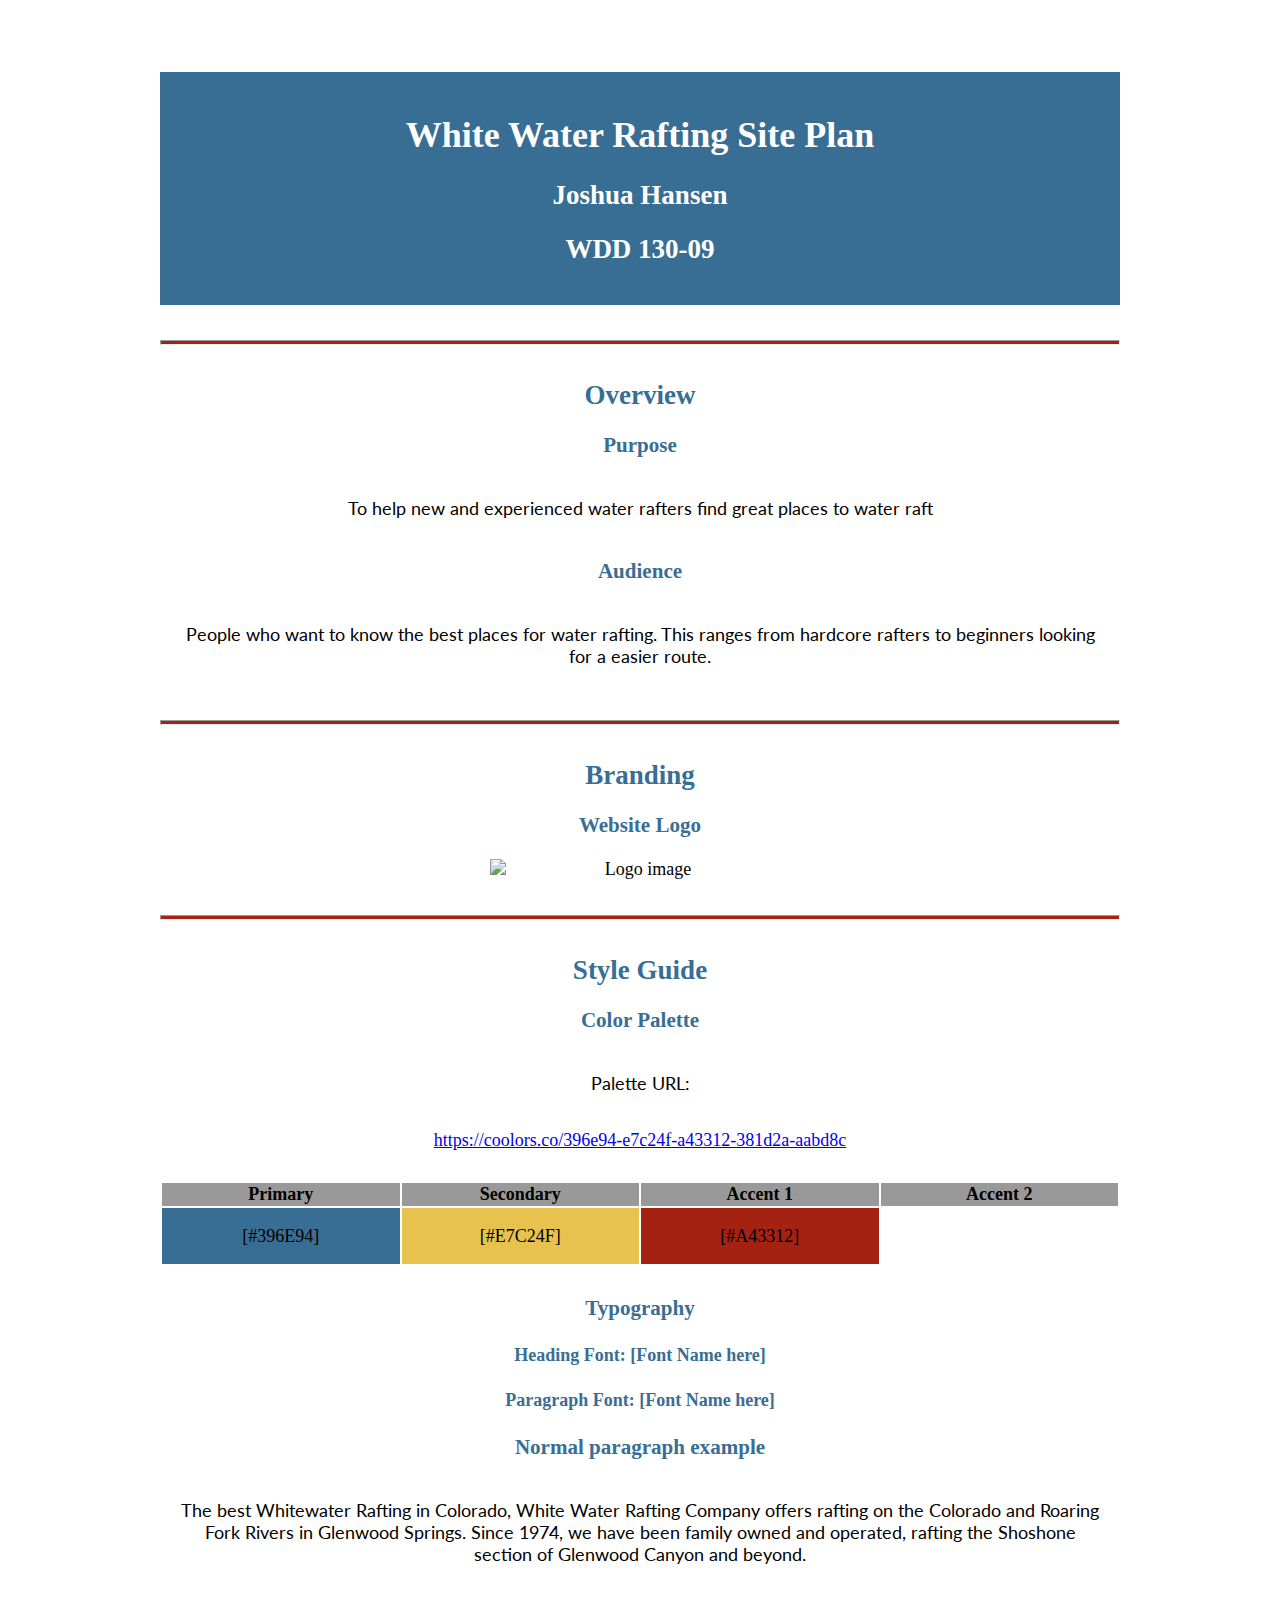
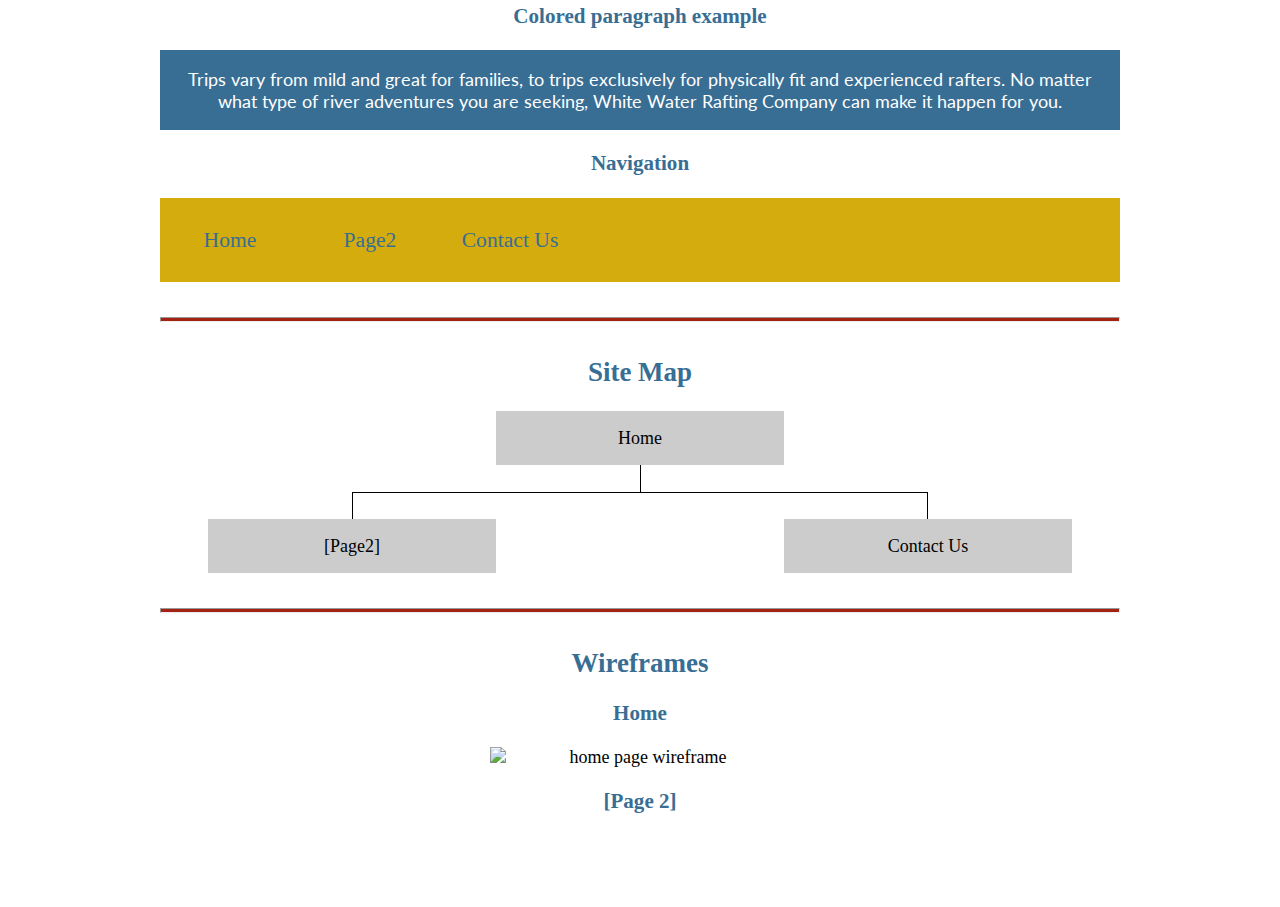
==== wwr/site-plan-rafting.html @ 76328a52 "started on week 2 wwr site" ====
<!DOCTYPE html>
<html lang="en-us">

<head>
  <meta charset="utf-8" />
  <title>Site Plan</title>
  <link type="text/css" rel="stylesheet" href="styles/styles.css" />
</head>

<body>
  <header>
    <h1>White Water Rafting Site Plan</h1>
    <h2>Joshua Hansen</h2>
    <h2>WDD 130-09</h2>
    <!-- In the header above, add the name of your site, your name and class number. For example if you are in section 3 you would put WDD 130-03 -->
  </header>
  <main>
    <!-- ------------------------Steps 2-5------------------------------ -->
    <hr />
    <h2>Overview</h2>
    <h3>Purpose</h3>
    <p>To help new and experienced water rafters find great places to water raft</p>
    <!-- change this -->

    <h3>Audience</h3>
    <p>People who want to know the best places for water rafting.
        This ranges from hardcore rafters to beginners looking for a easier route.
    </p>
    <!-- change this -->

    <hr />
    <h2>Branding</h2>
    <h3>Website Logo</h3>
    <!-- Replace this with some sort of logo for your site.  A logo can be as simple as the name of your site in a nice font :) -->
    <img src="https://byui-wdd.github.io/wdd130/rafting_images/dryoarlogo.png" alt="Logo image" />
    <hr />
    <h2>Style Guide</h2>

    <!-- ------------------------Steps 6-9------------------------------ -->

    <h3>Color Palette</h3>
    <!--  The colors you choose for a website are one of the most important decisions you will make. Follow the instructions on the activity in Canvas then return and replace the color codes below with the hex color codes (the 6 digit numbers that show at the bottom of each color) for the colors you have chosen below.  You should have at least 2 colors but do not have to fill in all 4 if you do not need them.  -->

    <!-- Copy and paste the URL to your finished palette below. Replace the href value that is there with yours. Make sure to paste it into both the href value and the content text of the <a> tag -->
    <p>Palette URL:</p>
    <a href="https://coolors.co/396e94-e7c24f-a43312-381d2a-aabd8c"
      target="_blank">https://coolors.co/396e94-e7c24f-a43312-381d2a-aabd8c</a>

    <table class="colors">
      <tr>
        <th>Primary</th>
        <th>Secondary</th>
        <th>Accent 1</th>
        <th>Accent 2</th>
      </tr>
      <!-- Replace the numbers in the boxes below with your hex color codes. Then switch to the site-plan.css file and change your colors there as well. -->
      <tr>
        <td class="primary">[#396E94]</td>
        <td class="secondary">[#E7C24F]</td>
        <td class="accent1">[#A43312]</td>
        <td class="accent2"></td>
      </tr>
    </table>

    <!-- ------------------------Steps 10-12------------------------------ -->

    <h3>Typography</h3>
    <!-- Choose a font for your paragraphs (body copy) and headlines. What font(s) have you chosen? Think also about which of your colors above you might use for background and font colors. -->

    <h4>
      Heading Font: [Font Name here]
      <!-- change this -->
    </h4>
    <h4>
      Paragraph Font: [Font Name here]
      <!-- change this -->
    </h4>
    <h3>Normal paragraph example</h3>
    <p>
      The best Whitewater Rafting in Colorado, White Water Rafting Company
      offers rafting on the Colorado and Roaring Fork Rivers in Glenwood
      Springs. Since 1974, we have been family owned and operated, rafting the
      Shoshone section of Glenwood Canyon and beyond.
    </p>
    <h3>Colored paragraph example</h3>
    <p class="colored">
      Trips vary from mild and great for families, to trips exclusively for
      physically fit and experienced rafters. No matter what type of river
      adventures you are seeking, White Water Rafting Company can make it
      happen for you.
    </p>

    <!-- ------------------------Step 13------------------------------ -->

    <h3>Navigation</h3>
    <!-- Think about how you want your navigation bar to look. In the site-plan.css file change the colors to your colors to get the look you desire. -->
    <nav>
      <a href="#">Home</a>
      <a href="#">Page2</a>
      <a href="#">Contact Us</a>
    </nav>
    <hr />
    <h2>Site Map</h2>
    <div class="sitemap">
      <div class="sm-home">Home</div>
      <div class="sm-page2">
        [Page2]
        <!-- this page will have a name later -->
      </div>
      <div class="sm-page3">Contact Us</div>

      <div class="top">&nbsp;</div>
      <div class="left">&nbsp;</div>
      <div class="right">&nbsp;</div>
    </div>
    <hr />
    <h2>Wireframes</h2>
    <!-- Create an additional wireframe for your site. List it here below the Home page wireframe. -->

    <h3>Home</h3>

    <img src="https://byui-wdd.github.io/wdd130/rafting_images/wireframe_home.png" alt="home page wireframe" />

    <h3>[Page 2]</h3>

    <!-- <img src="#" alt="page 2 wireframe"> -->
  </main>
</body>

</html>
---- wwr/styles/styles.css ----
/* if you are using any Google fonts change the font names below to your fonts. 
Any spaces in your font name should be replaced with a +. 
Fonts are separated by a & */
@import url('https://fonts.googleapis.com/css2?family=IM+Fell+French+Canon&family=Lato:ital,wght@0,400;0,700;1,400&display=swap');

:root {
  /* change the values below to your colors from your palette */
  --primary-color: #396E94   ;
  --secondary-color: #E7C24F ;
  --accent1-color: #A42212;
  --accent2-color: white;

  /* change the values below to your chosen font(s) */
  --heading-font: "IM Fell French Canon";
  --paragraph-font: Lato, Helvetica, sans-serif;

  /* these colors below should be chosen from among your palette colors above */
  --headline-color-on-white: #396E94;  /* headlines on a white background */ 
  --headline-color-on-color: white; /* headlines on a colored background */ 
  --paragraph-color-on-white: #396E94; /* paragraph text on a white background */ 
  --paragraph-color-on-color: white; /* paragraph text on a colored background */ 
  --paragraph-background-color: #396E94  ;
  --nav-link-color: #396E94;
  --nav-background-color: #D4AC0D;
  --nav-hover-link-color: white;
  --nav-hover-background-color: #396E94;
}


/*  Look around below...but DON'T CHANGE ANYTHING! */

body {
  max-width: 960px;
  margin: 0 auto;
  padding: 4em;
  font-size: 18px;
  text-align: center;
}
img {
  display: block;
  margin: 0 auto;
  max-width: 300px;
}
h1, h2, h3, h4, h5, h6 {
  font-family: var(--heading-font);
  color: var(--headline-color-on-white);
}
h2 {
  text-align: center;
}
hr {
  height: 3px;
  margin: 35px 0;
  background: var(--accent1-color);
}
header {
  padding: 1em;
  text-align: center;
  color: var(--paragraph-color-on-color);
  background-color: var(--paragraph-background-color);
}
header > h1, header > h2 {
  color: var(--headline-color-on-color);
}
p {
  font-family: var(--paragraph-font);
  color: var(--paragraph-color);
  padding: 1em;
}
.colors {
  width: 100%;
  min-width: 350px;
  margin: 30px auto;
  text-align: center;
}
.colors th {
  background-color: #999;
}
.colors td{
  width: 25%;
  height: 3em;
}
.primary {
  background-color: var(--primary-color);
}
.secondary {
  background-color: var(--secondary-color);
}
.accent1 {
  background-color: var(--accent1-color);
}
.accent2{
  background-color: var(--accent2-color);
}
p.colored {
  background-color: var(--paragraph-background-color);
  color: var(--paragraph-color-on-color);
}
nav {
  background-color: var(--nav-background-color);
  line-height: 3em;
  text-align: center;
  font-size: 1.2em;
}
nav  {
  list-style-type: none;
  display: flex;
}
nav a {
  padding:1em;
  min-width: 120px;
  text-decoration: none;
  padding: 10px;
}
nav a:link, nav a:visited {
  color: var(--nav-link-color);
}
nav a:hover {
  color: var(--nav-hover-link-color);
  background-color: var(--nav-hover-background-color);
}
.sitemap {
  display: grid;
  justify-content: center;

  grid-template-columns: repeat(6, 15%);
  grid-template-rows: 3em 1.5em 1.5em 3em;
  grid-template-areas: ". . home home . ."
    ". . . top . ."
    ". left left right right ."
    "page2 page2 . . page3 page3";
}
.sitemap > div {
  text-align: center;
}
.sm-home {
  grid-area: home;
  background-color: #ccc;
  line-height: 3em;
}
.sm-page2 {
  grid-area: page2;
  background-color: #ccc;
  line-height: 3em;
}
.sm-page3 {
  grid-area: page3;
  background-color: #ccc;
  line-height: 3em;
}
.top {
  grid-area: top;
  border-left: 1px solid;
}
.left {
  grid-area: left;
  border-top: 1px solid;
  border-left: 1px solid;
}
.right {
  grid-area: right;
  border-top: 1px solid;
  border-right: 1px solid;
}
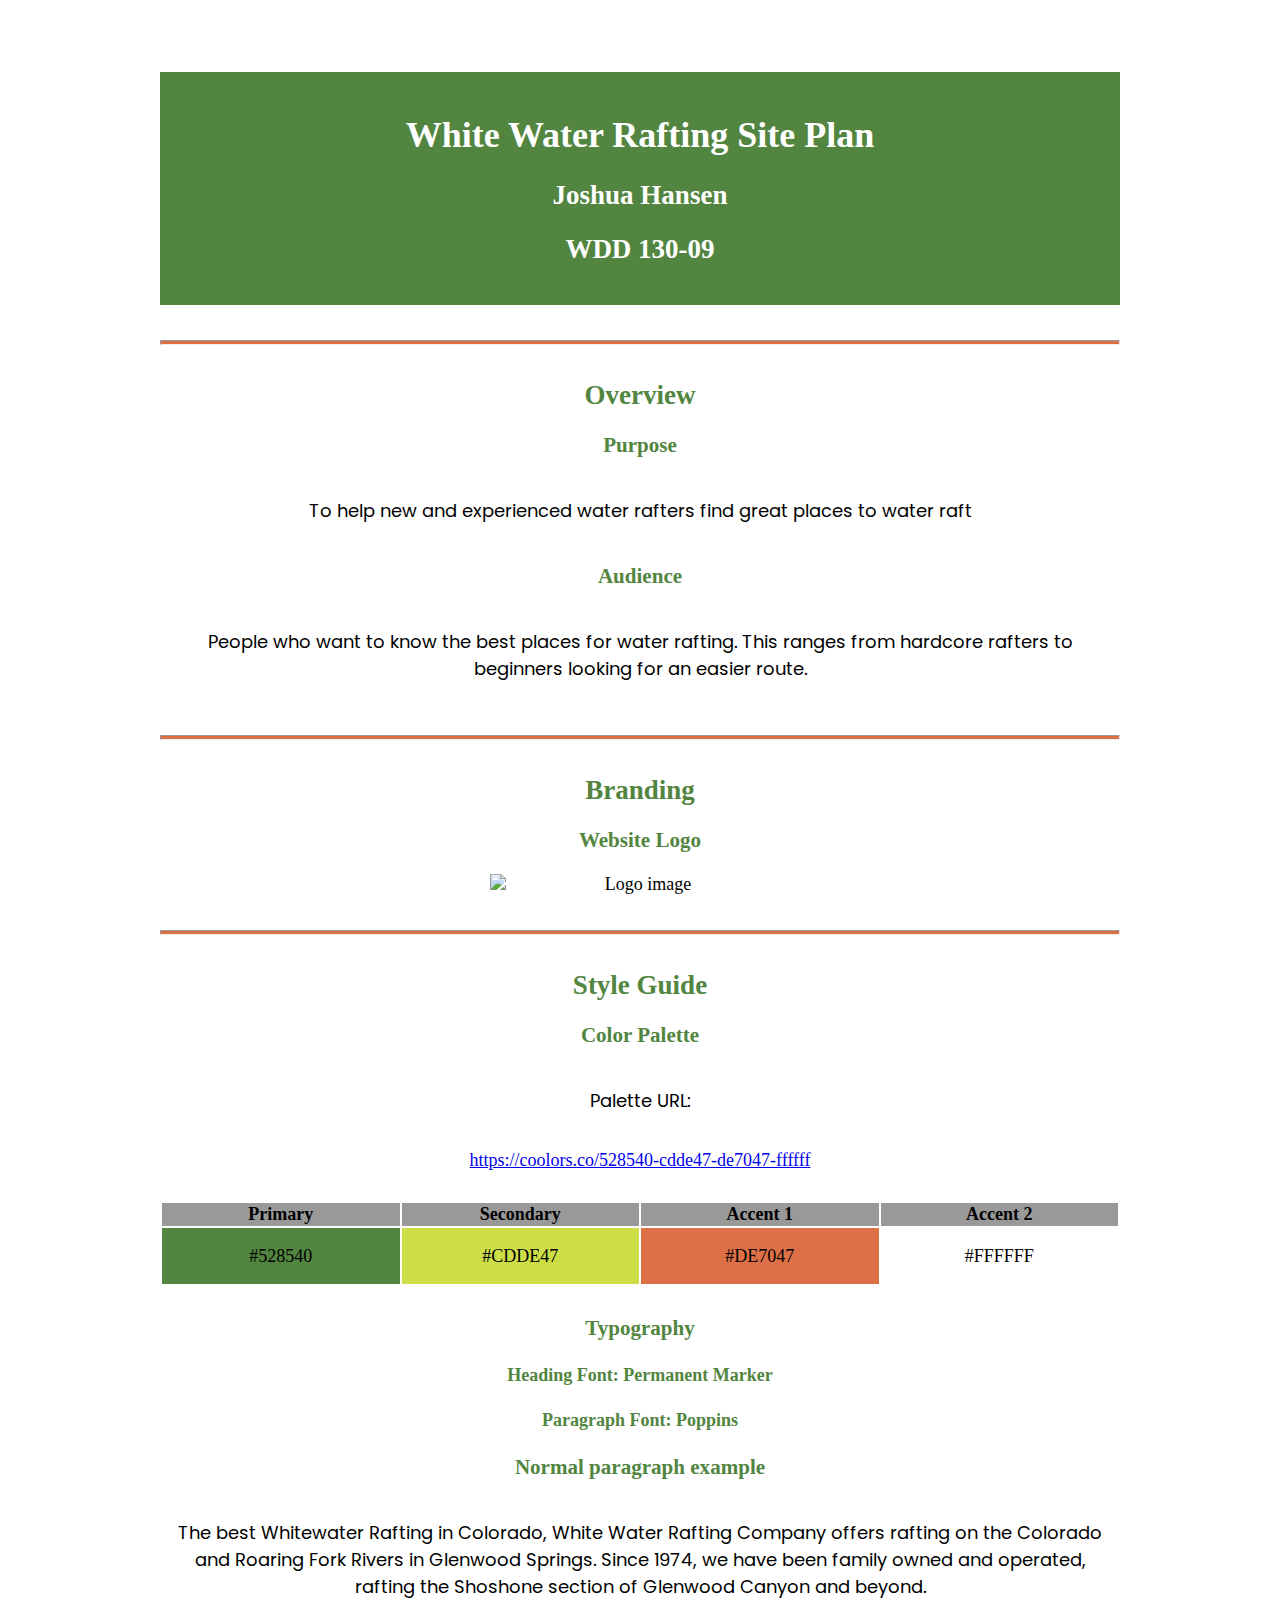
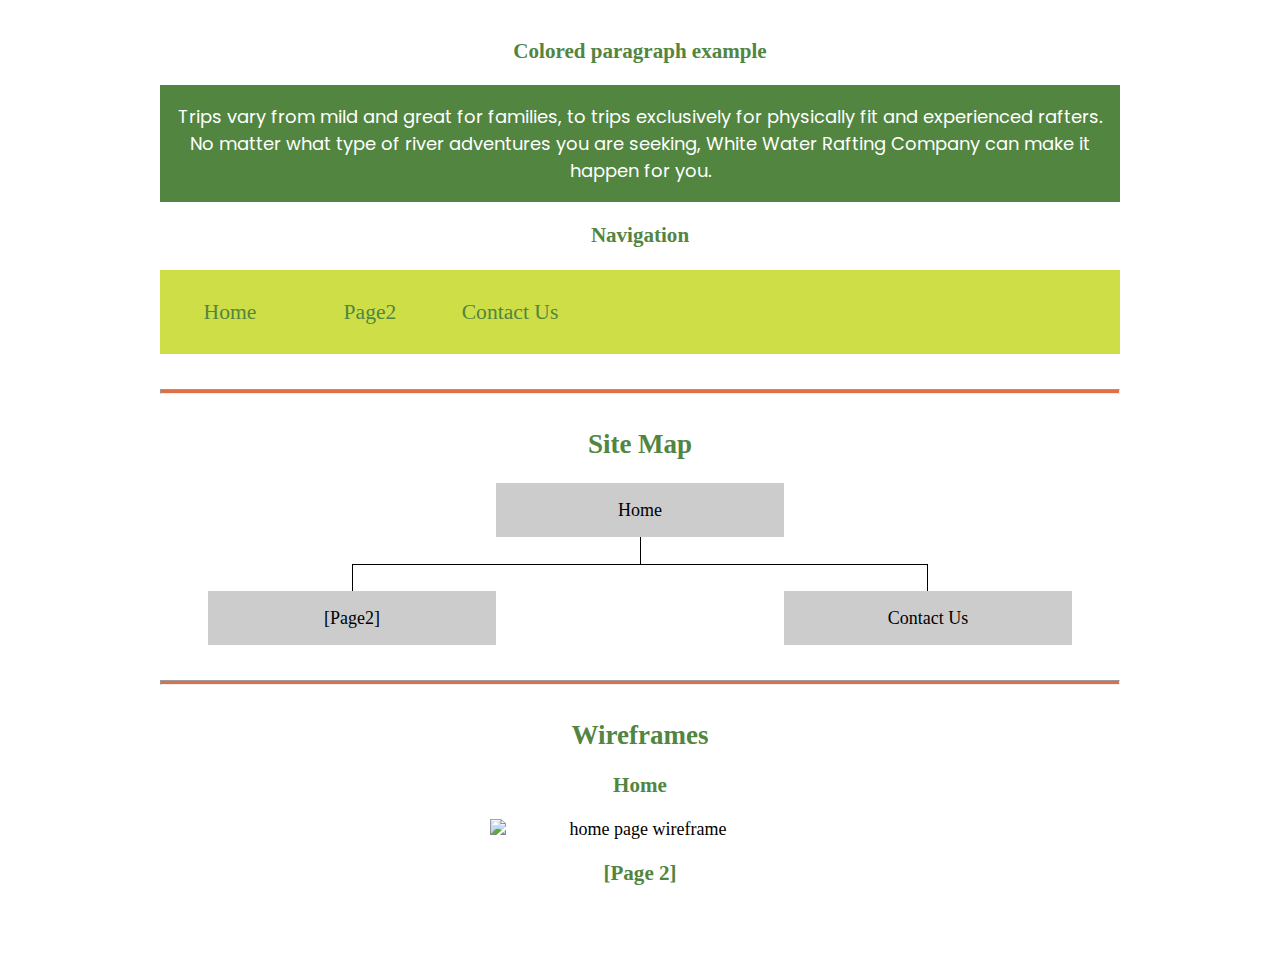
==== commit 47990751: "finished w2 assignment" ====
--- a/wwr/site-plan-rafting.html
+++ b/wwr/site-plan-rafting.html
@@ -25,7 +25,7 @@
 
     <h3>Audience</h3>
     <p>People who want to know the best places for water rafting.
-        This ranges from hardcore rafters to beginners looking for a easier route.
+        This ranges from hardcore rafters to beginners looking for an easier route.
     </p>
     <!-- change this -->
 
@@ -44,8 +44,8 @@
 
     <!-- Copy and paste the URL to your finished palette below. Replace the href value that is there with yours. Make sure to paste it into both the href value and the content text of the <a> tag -->
     <p>Palette URL:</p>
-    <a href="https://coolors.co/396e94-e7c24f-a43312-381d2a-aabd8c"
-      target="_blank">https://coolors.co/396e94-e7c24f-a43312-381d2a-aabd8c</a>
+    <a href="https://coolors.co/528540-cdde47-de7047-ffffff"
+      target="_blank">https://coolors.co/528540-cdde47-de7047-ffffff</a>
 
     <table class="colors">
       <tr>
@@ -56,10 +56,10 @@
       </tr>
       <!-- Replace the numbers in the boxes below with your hex color codes. Then switch to the site-plan.css file and change your colors there as well. -->
       <tr>
-        <td class="primary">[#396E94]</td>
-        <td class="secondary">[#E7C24F]</td>
-        <td class="accent1">[#A43312]</td>
-        <td class="accent2"></td>
+        <td class="primary">#528540</td>
+        <td class="secondary">#CDDE47</td>
+        <td class="accent1">#DE7047</td>
+        <td class="accent2">#FFFFFF</td>
       </tr>
     </table>
 
@@ -69,11 +69,11 @@
     <!-- Choose a font for your paragraphs (body copy) and headlines. What font(s) have you chosen? Think also about which of your colors above you might use for background and font colors. -->
 
     <h4>
-      Heading Font: [Font Name here]
+      Heading Font: Permanent Marker
       <!-- change this -->
     </h4>
     <h4>
-      Paragraph Font: [Font Name here]
+      Paragraph Font: Poppins
       <!-- change this -->
     </h4>
     <h3>Normal paragraph example</h3>
--- a/wwr/styles/styles.css
+++ b/wwr/styles/styles.css
@@ -2,29 +2,30 @@
 /* if you are using any Google fonts change the font names below to your fonts. 
 Any spaces in your font name should be replaced with a +. 
 Fonts are separated by a & */
-@import url('https://fonts.googleapis.com/css2?family=IM+Fell+French+Canon&family=Lato:ital,wght@0,400;0,700;1,400&display=swap');
+
+@import url('https://fonts.googleapis.com/css2?family=Permanent+Marker&family=Poppins:wght@200&display=swap');
 
 :root {
   /* change the values below to your colors from your palette */
-  --primary-color: #396E94   ;
-  --secondary-color: #E7C24F ;
-  --accent1-color: #A42212;
-  --accent2-color: white;
+  --primary-color: #528540;
+  --secondary-color: #CDDE47;
+  --accent1-color: #DE7047;
+  --accent2-color: #FFFFFF;
 
   /* change the values below to your chosen font(s) */
-  --heading-font: "IM Fell French Canon";
-  --paragraph-font: Lato, Helvetica, sans-serif;
+  --heading-font: 'Permanent Marker', cursive;
+  --paragraph-font: 'Poppins', sans-serif;
 
   /* these colors below should be chosen from among your palette colors above */
-  --headline-color-on-white: #396E94;  /* headlines on a white background */ 
+  --headline-color-on-white: #528540;  /* headlines on a white background */ 
   --headline-color-on-color: white; /* headlines on a colored background */ 
-  --paragraph-color-on-white: #396E94; /* paragraph text on a white background */ 
+  --paragraph-color-on-white: #528540; /* paragraph text on a white background */ 
   --paragraph-color-on-color: white; /* paragraph text on a colored background */ 
-  --paragraph-background-color: #396E94  ;
-  --nav-link-color: #396E94;
-  --nav-background-color: #D4AC0D;
+  --paragraph-background-color: #528540;
+  --nav-link-color: #528540;
+  --nav-background-color: #CDDE47;
   --nav-hover-link-color: white;
-  --nav-hover-background-color: #396E94;
+  --nav-hover-background-color: #528540;
 }
 
 
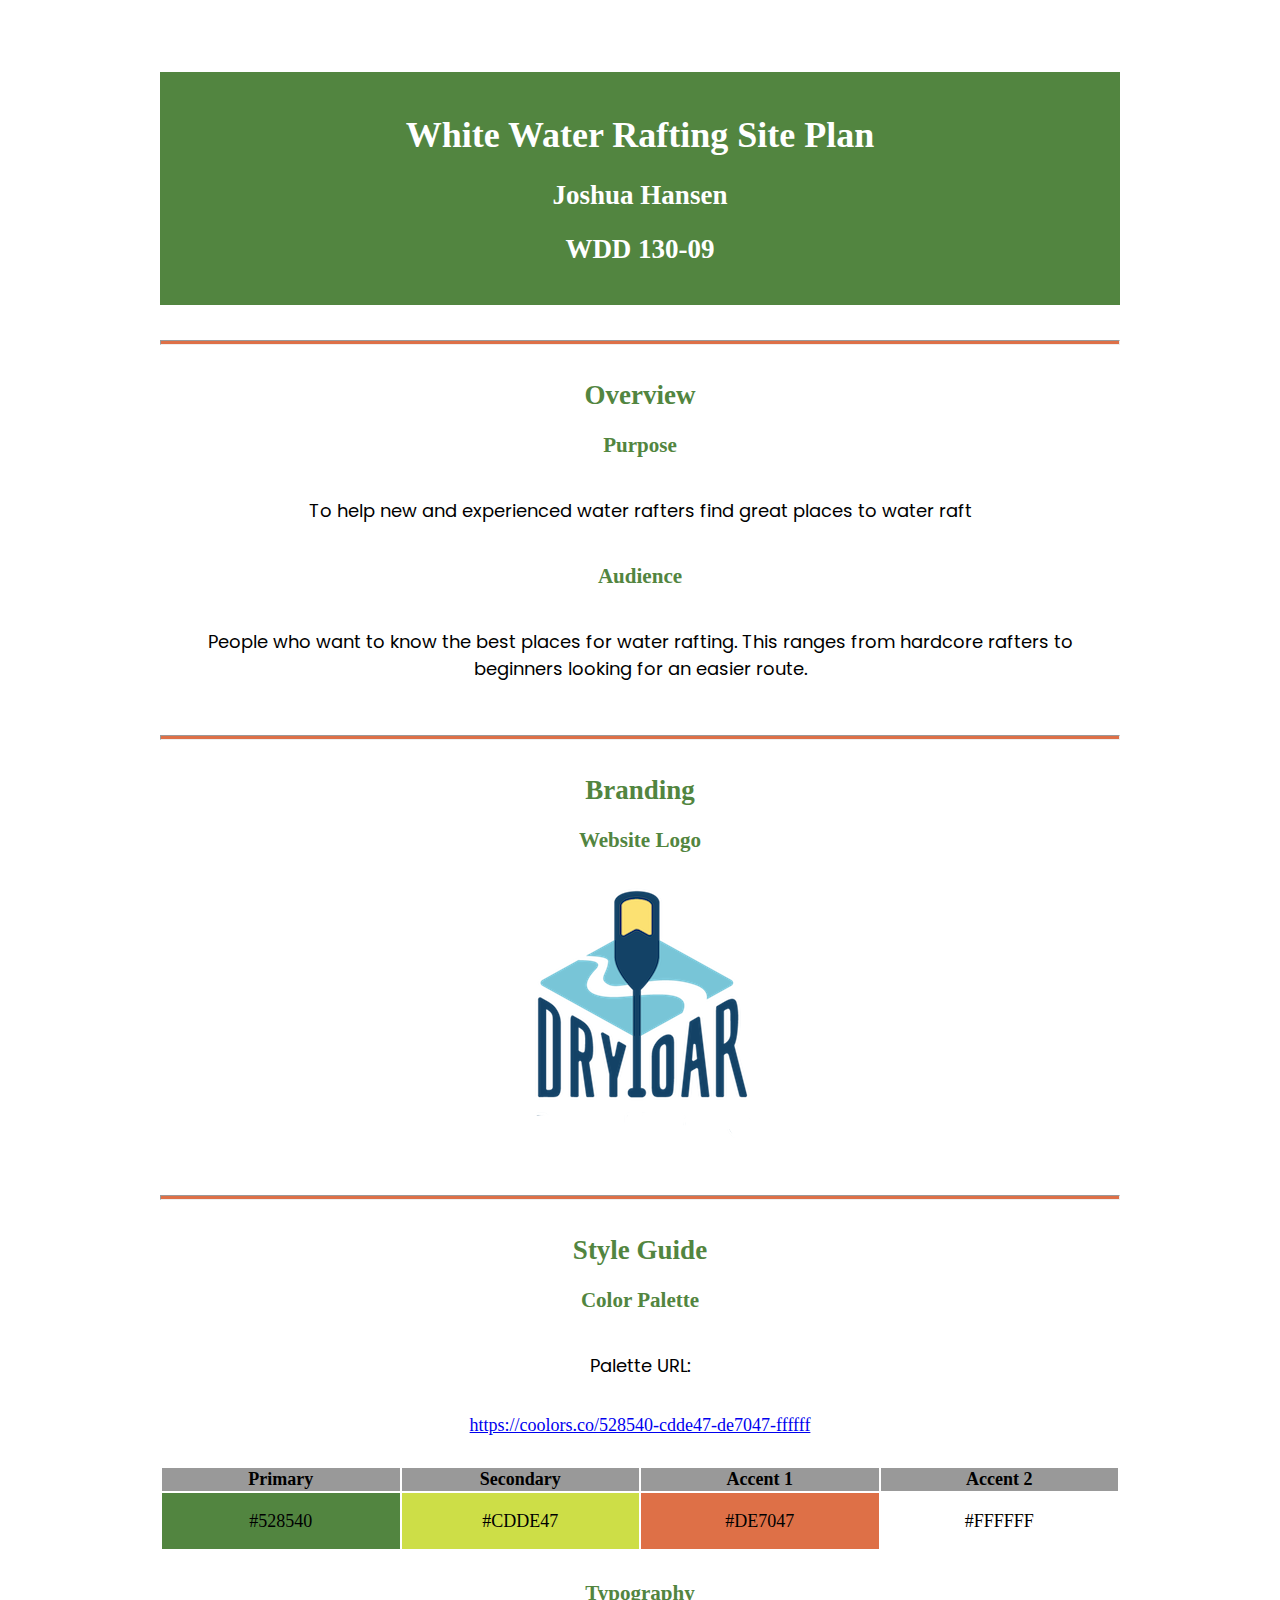
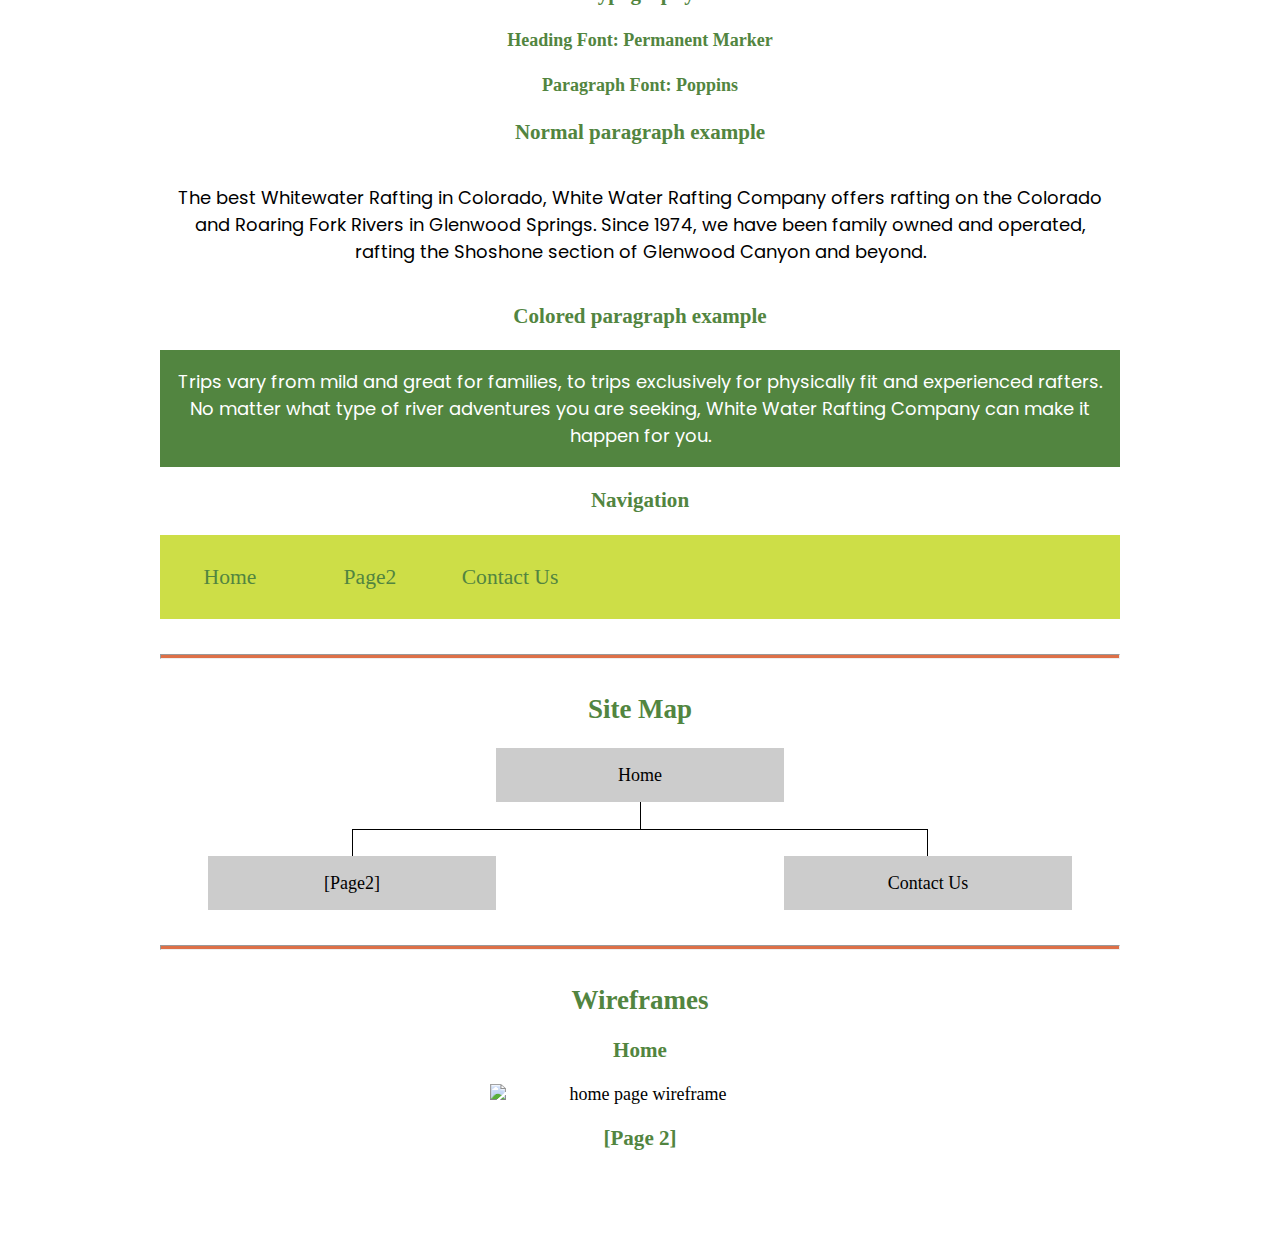
==== commit 90fa0eda: "working on week 3 assignment" ====
--- a/wwr/site-plan-rafting.html
+++ b/wwr/site-plan-rafting.html
@@ -33,7 +33,7 @@
     <h2>Branding</h2>
     <h3>Website Logo</h3>
     <!-- Replace this with some sort of logo for your site.  A logo can be as simple as the name of your site in a nice font :) -->
-    <img src="https://byui-wdd.github.io/wdd130/rafting_images/dryoarlogo.png" alt="Logo image" />
+    <img src="images/dryoarlogo.png" alt="Logo image" />
     <hr />
     <h2>Style Guide</h2>
 
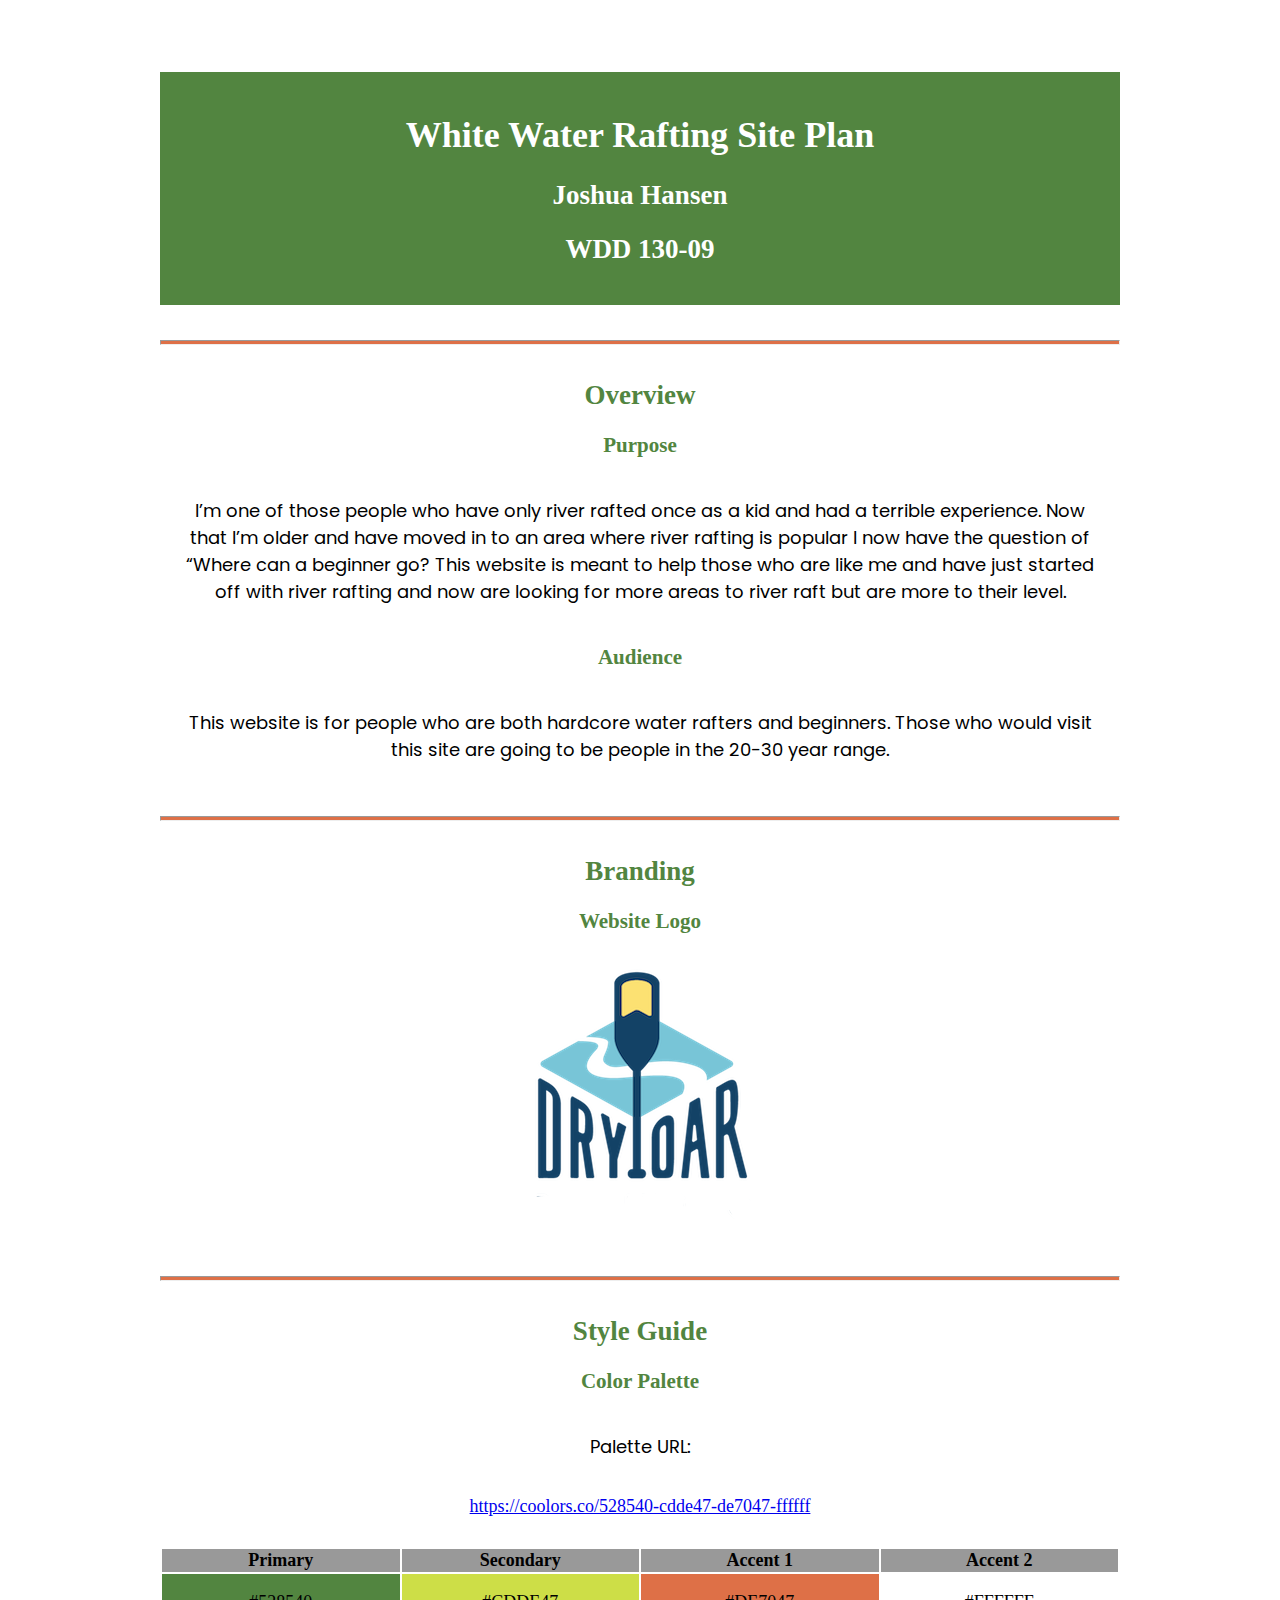
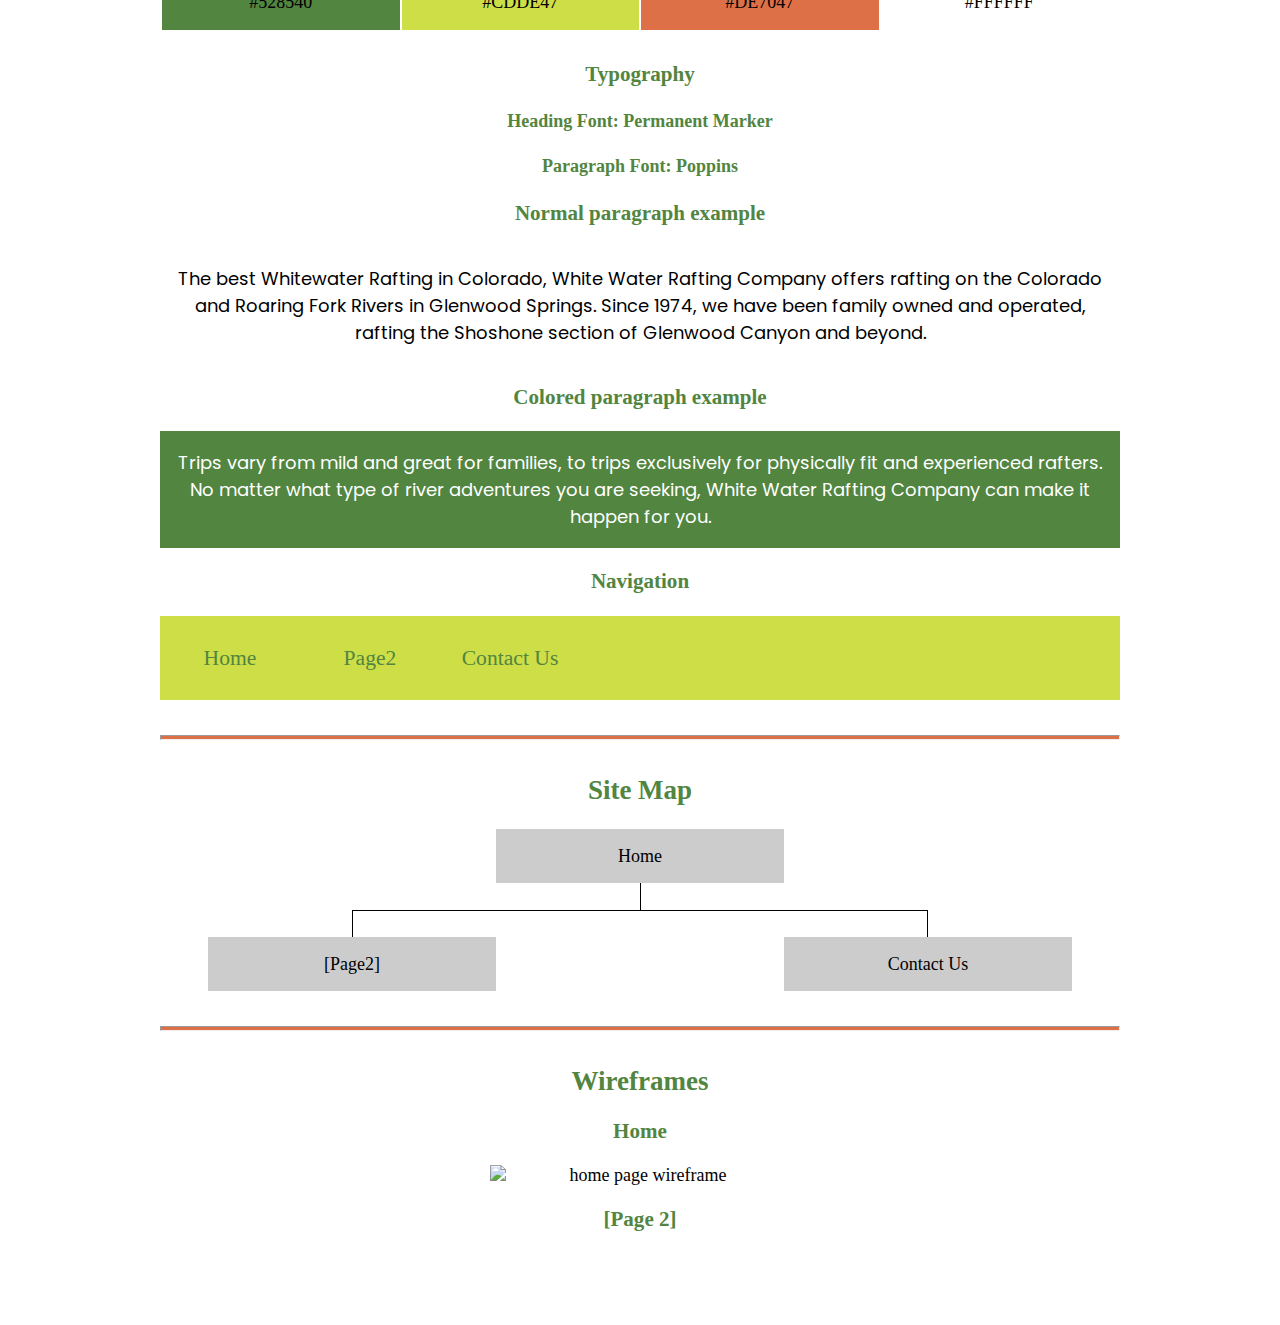
==== commit 20178e02: "added more words to purpose and audience" ====
--- a/wwr/site-plan-rafting.html
+++ b/wwr/site-plan-rafting.html
@@ -20,12 +20,15 @@
     <hr />
     <h2>Overview</h2>
     <h3>Purpose</h3>
-    <p>To help new and experienced water rafters find great places to water raft</p>
+    <p>I’m one of those people who have only river rafted once as a kid and had a terrible experience.
+      Now that I’m older and have moved in to an area where river rafting is popular I now have the question of “Where can a beginner go?
+      This website is meant to help those who are like me and have just started off with river rafting and now are
+      looking for more areas to river raft but are more to their level.</p>
     <!-- change this -->
 
     <h3>Audience</h3>
-    <p>People who want to know the best places for water rafting.
-        This ranges from hardcore rafters to beginners looking for an easier route.
+    <p>This website is for people who are both hardcore water rafters and beginners.
+      Those who would visit this site are going to be people in the 20-30 year range.
     </p>
     <!-- change this -->
 
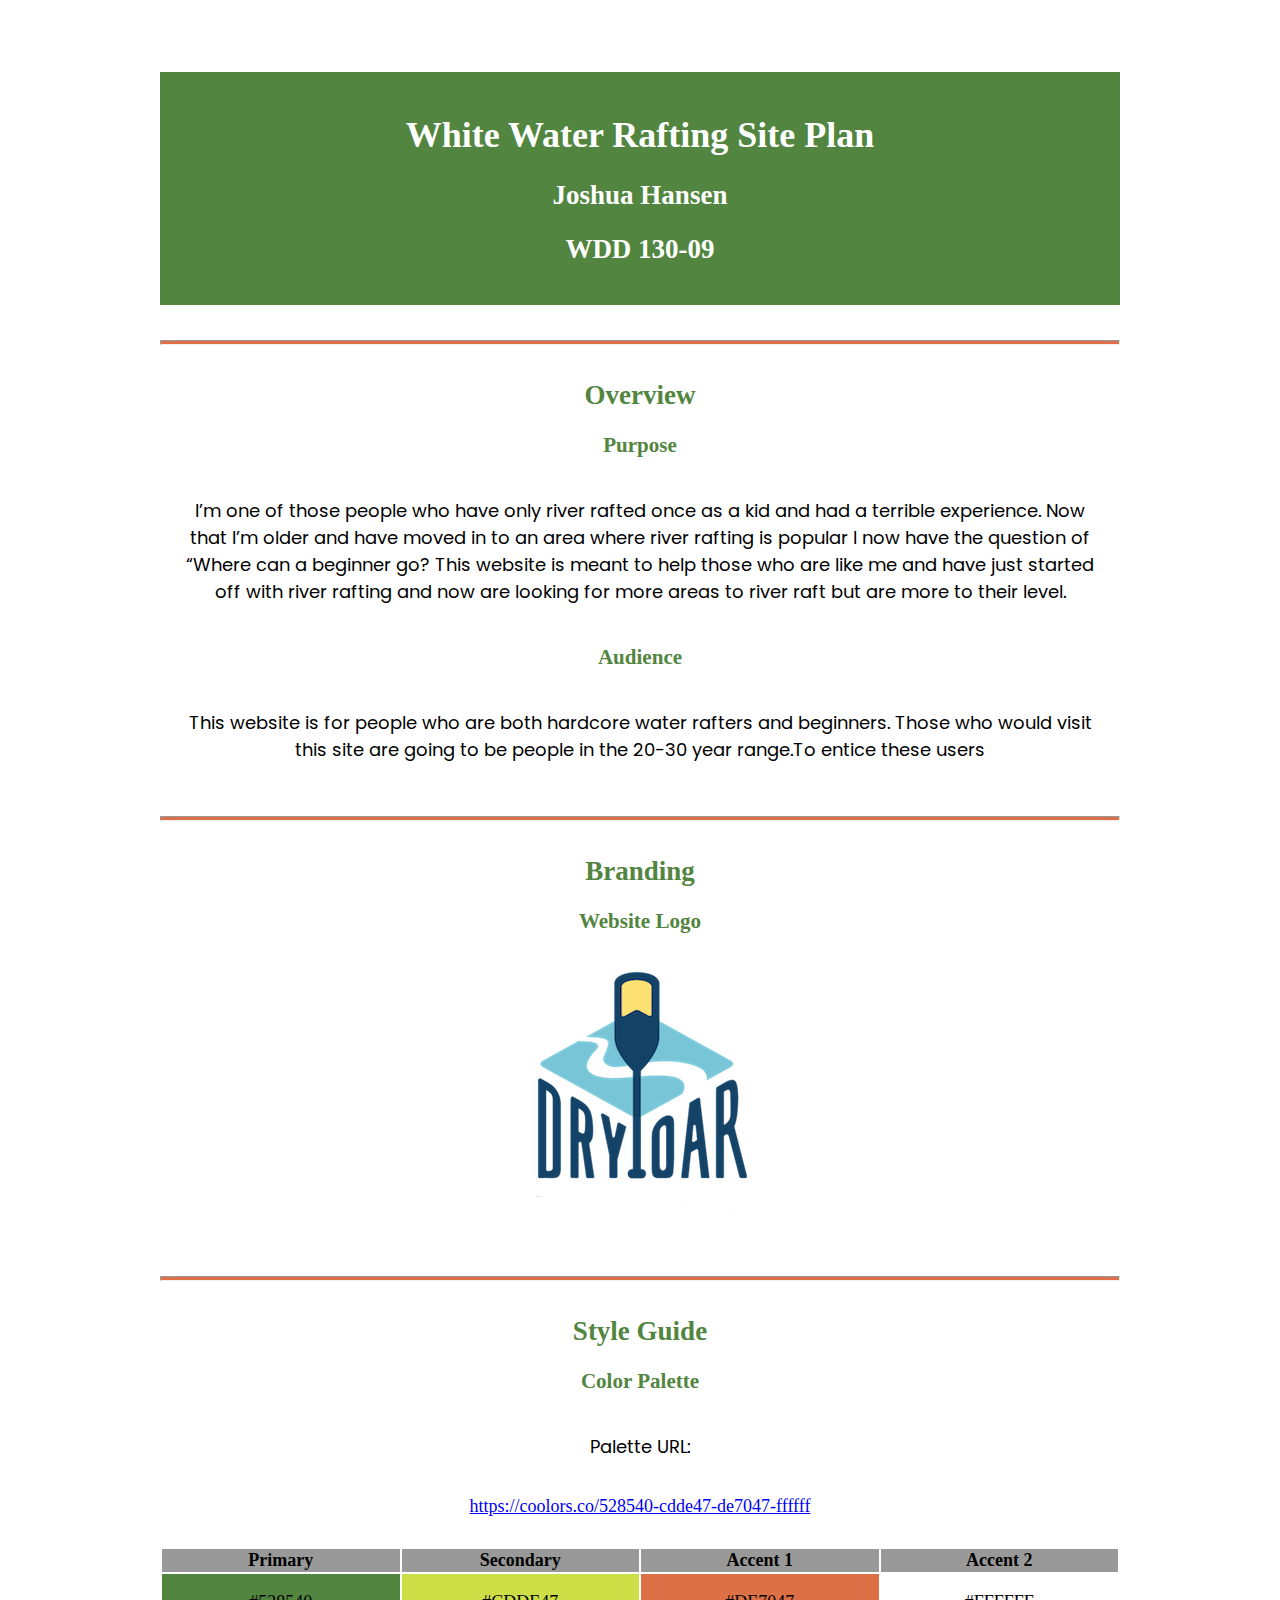
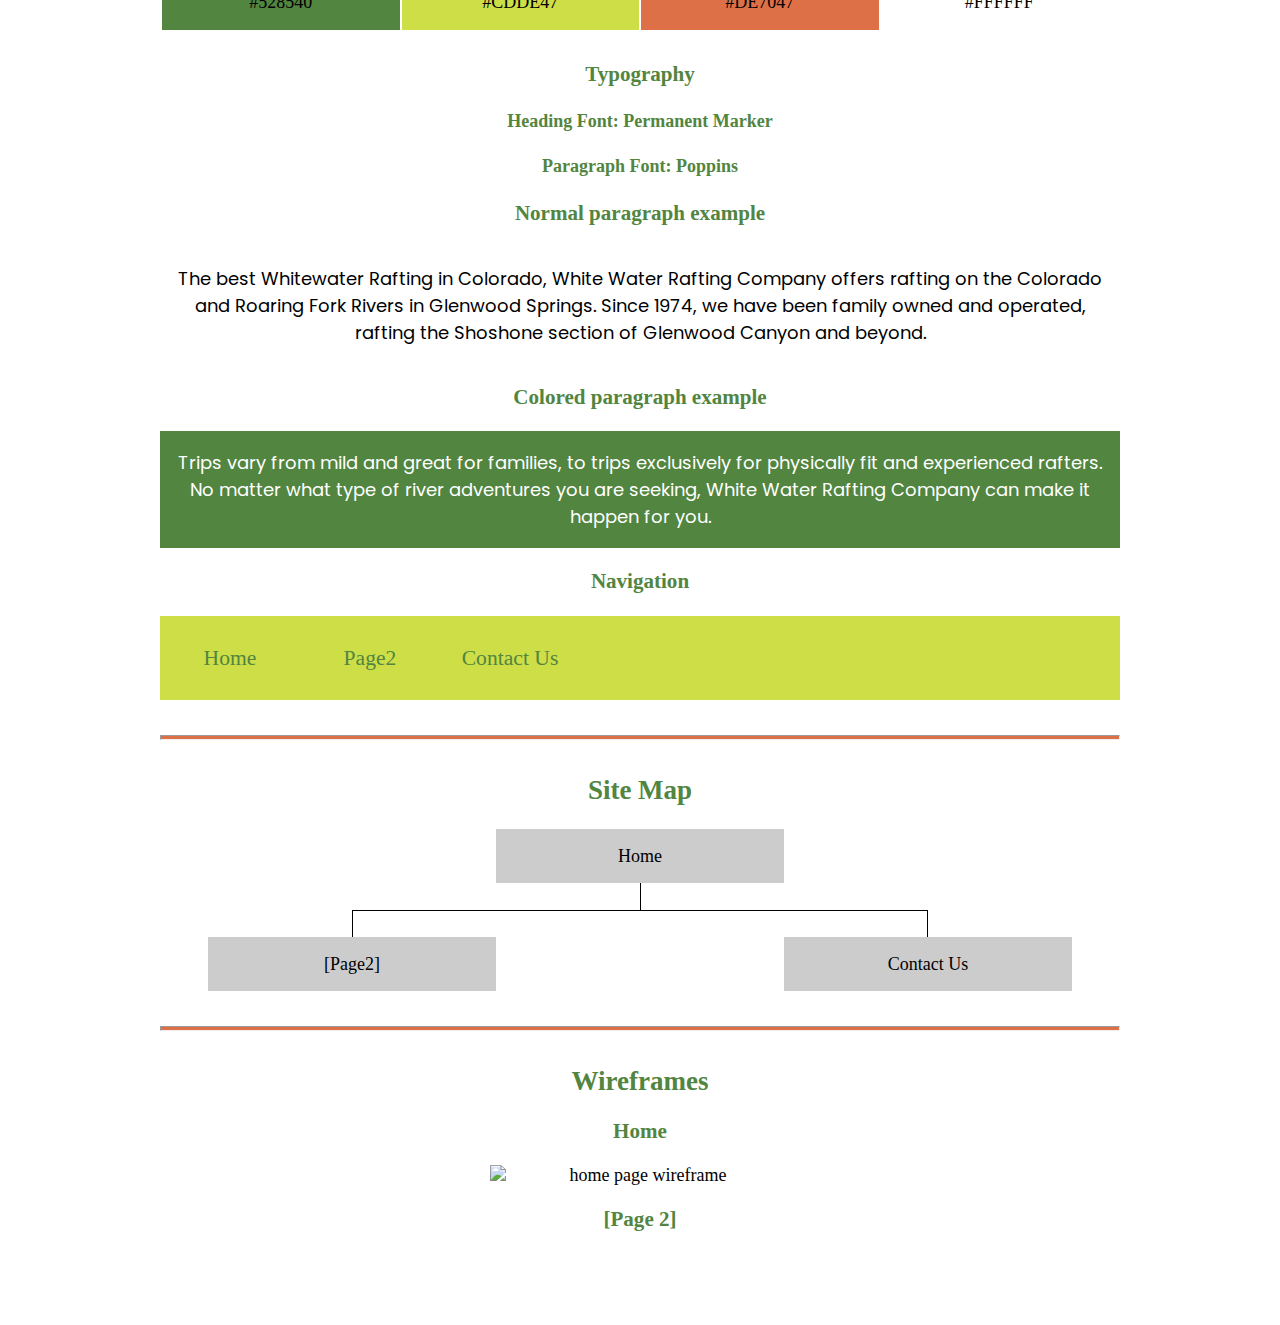
==== commit 044d975e: "added an index page for the whole project" ====
--- a/wwr/site-plan-rafting.html
+++ b/wwr/site-plan-rafting.html
@@ -5,7 +5,7 @@
 <head>
   <meta charset="utf-8" />
   <title>Site Plan</title>
-  <link type="text/css" rel="stylesheet" href="styles/styles.css" />
+  <link type="text/css" rel="stylesheet" href="styles/wwr.css" />
 </head>
 
 <body>
@@ -28,7 +28,7 @@
 
     <h3>Audience</h3>
     <p>This website is for people who are both hardcore water rafters and beginners.
-      Those who would visit this site are going to be people in the 20-30 year range.
+      Those who would visit this site are going to be people in the 20-30 year range.To entice these users 
     </p>
     <!-- change this -->
 
--- a/wwr/styles/wwr.css
+++ b/wwr/styles/wwr.css
@@ -0,0 +1,166 @@
+
+/* if you are using any Google fonts change the font names below to your fonts. 
+Any spaces in your font name should be replaced with a +. 
+Fonts are separated by a & */
+
+@import url('https://fonts.googleapis.com/css2?family=Permanent+Marker&family=Poppins:wght@200&display=swap');
+
+:root {
+  /* change the values below to your colors from your palette */
+  --primary-color: #528540;
+  --secondary-color: #CDDE47;
+  --accent1-color: #DE7047;
+  --accent2-color: #FFFFFF;
+
+  /* change the values below to your chosen font(s) */
+  --heading-font: 'Permanent Marker', cursive;
+  --paragraph-font: 'Poppins', sans-serif;
+
+  /* these colors below should be chosen from among your palette colors above */
+  --headline-color-on-white: #528540;  /* headlines on a white background */ 
+  --headline-color-on-color: white; /* headlines on a colored background */ 
+  --paragraph-color-on-white: #528540; /* paragraph text on a white background */ 
+  --paragraph-color-on-color: white; /* paragraph text on a colored background */ 
+  --paragraph-background-color: #528540;
+  --nav-link-color: #528540;
+  --nav-background-color: #CDDE47;
+  --nav-hover-link-color: white;
+  --nav-hover-background-color: #528540;
+}
+
+
+/*  Look around below...but DON'T CHANGE ANYTHING! */
+
+body {
+  max-width: 960px;
+  margin: 0 auto;
+  padding: 4em;
+  font-size: 18px;
+  text-align: center;
+}
+img {
+  display: block;
+  margin: 0 auto;
+  max-width: 300px;
+}
+h1, h2, h3, h4, h5, h6 {
+  font-family: var(--heading-font);
+  color: var(--headline-color-on-white);
+}
+h2 {
+  text-align: center;
+}
+hr {
+  height: 3px;
+  margin: 35px 0;
+  background: var(--accent1-color);
+}
+header {
+  padding: 1em;
+  text-align: center;
+  color: var(--paragraph-color-on-color);
+  background-color: var(--paragraph-background-color);
+}
+header > h1, header > h2 {
+  color: var(--headline-color-on-color);
+}
+p {
+  font-family: var(--paragraph-font);
+  color: var(--paragraph-color);
+  padding: 1em;
+}
+.colors {
+  width: 100%;
+  min-width: 350px;
+  margin: 30px auto;
+  text-align: center;
+}
+.colors th {
+  background-color: #999;
+}
+.colors td{
+  width: 25%;
+  height: 3em;
+}
+.primary {
+  background-color: var(--primary-color);
+}
+.secondary {
+  background-color: var(--secondary-color);
+}
+.accent1 {
+  background-color: var(--accent1-color);
+}
+.accent2{
+  background-color: var(--accent2-color);
+}
+p.colored {
+  background-color: var(--paragraph-background-color);
+  color: var(--paragraph-color-on-color);
+}
+nav {
+  background-color: var(--nav-background-color);
+  line-height: 3em;
+  text-align: center;
+  font-size: 1.2em;
+}
+nav  {
+  list-style-type: none;
+  display: flex;
+}
+nav a {
+  padding:1em;
+  min-width: 120px;
+  text-decoration: none;
+  padding: 10px;
+}
+nav a:link, nav a:visited {
+  color: var(--nav-link-color);
+}
+nav a:hover {
+  color: var(--nav-hover-link-color);
+  background-color: var(--nav-hover-background-color);
+}
+.sitemap {
+  display: grid;
+  justify-content: center;
+
+  grid-template-columns: repeat(6, 15%);
+  grid-template-rows: 3em 1.5em 1.5em 3em;
+  grid-template-areas: ". . home home . ."
+    ". . . top . ."
+    ". left left right right ."
+    "page2 page2 . . page3 page3";
+}
+.sitemap > div {
+  text-align: center;
+}
+.sm-home {
+  grid-area: home;
+  background-color: #ccc;
+  line-height: 3em;
+}
+.sm-page2 {
+  grid-area: page2;
+  background-color: #ccc;
+  line-height: 3em;
+}
+.sm-page3 {
+  grid-area: page3;
+  background-color: #ccc;
+  line-height: 3em;
+}
+.top {
+  grid-area: top;
+  border-left: 1px solid;
+}
+.left {
+  grid-area: left;
+  border-top: 1px solid;
+  border-left: 1px solid;
+}
+.right {
+  grid-area: right;
+  border-top: 1px solid;
+  border-right: 1px solid;
+}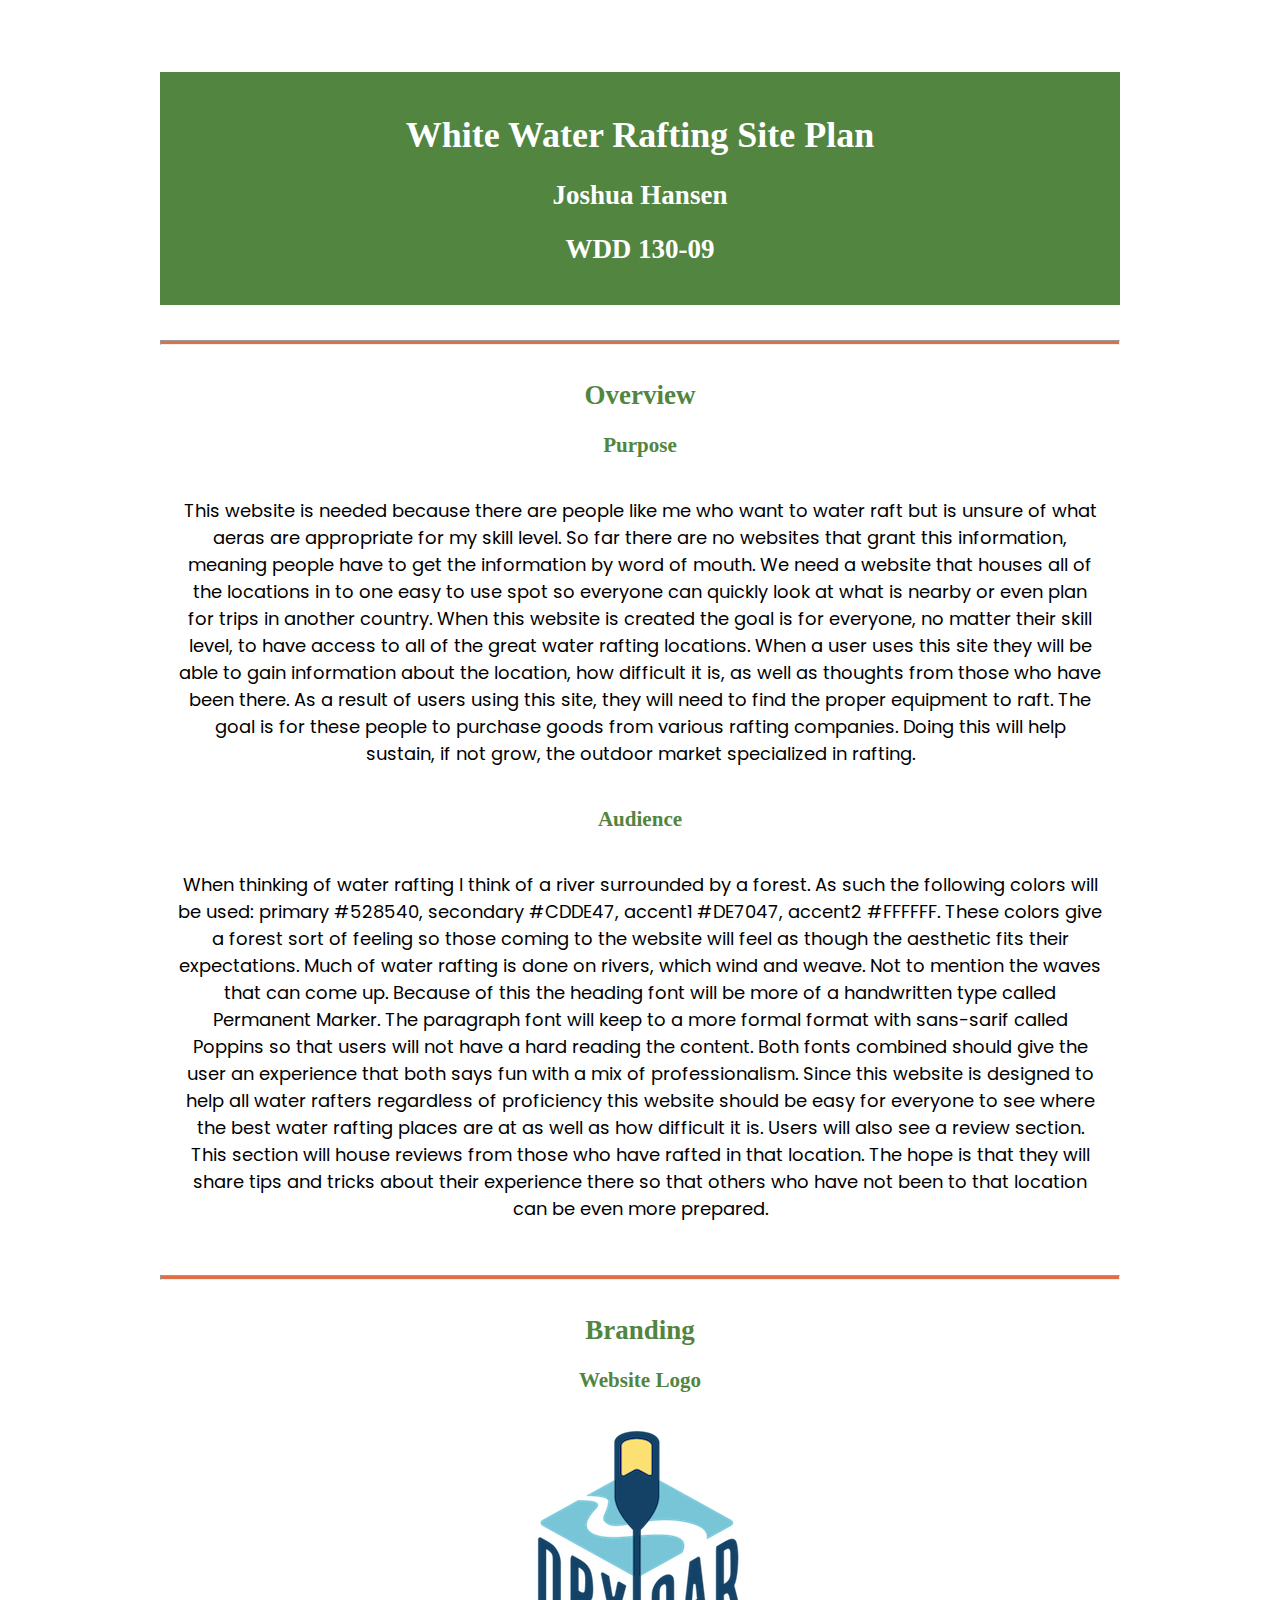
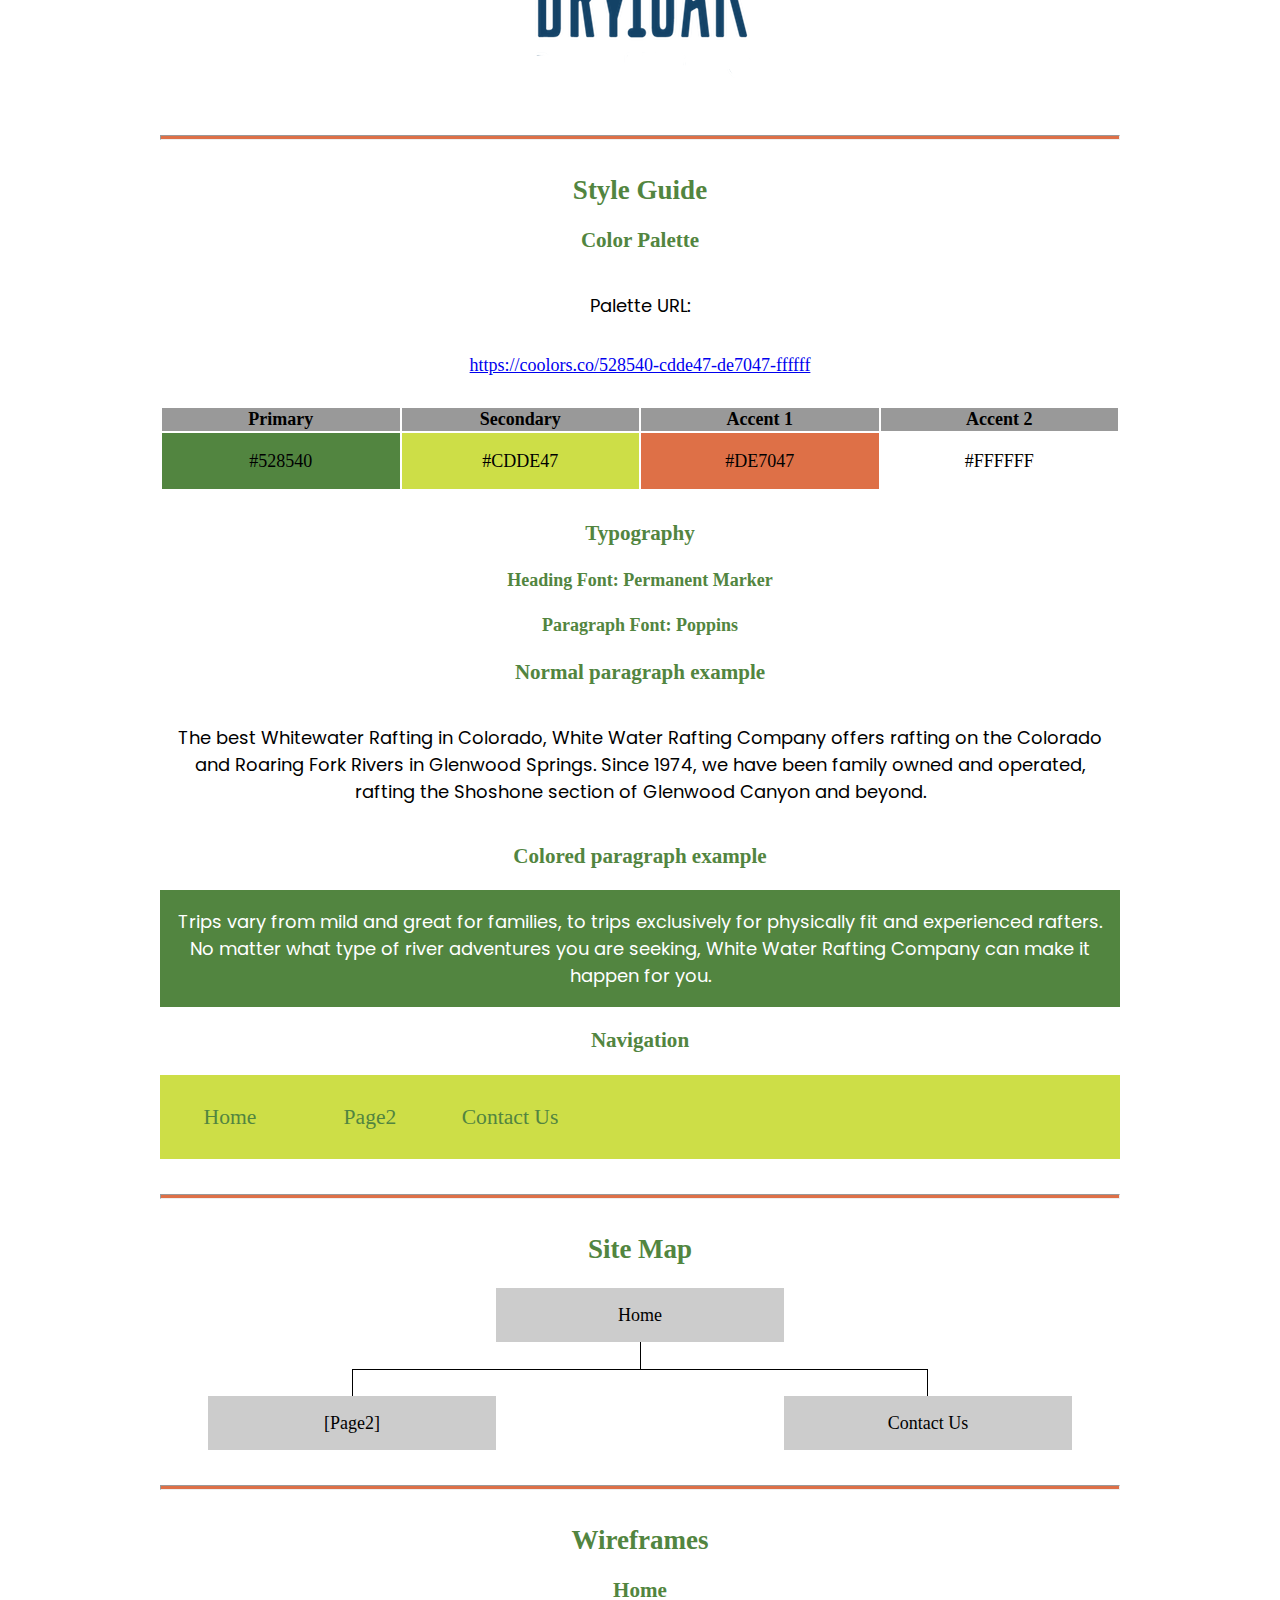
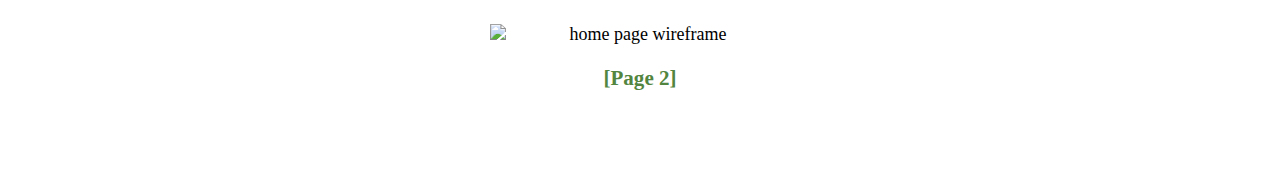
==== commit b9719132: "resubmitting purpose and audience statements" ====
--- a/wwr/site-plan-rafting.html
+++ b/wwr/site-plan-rafting.html
@@ -20,15 +20,32 @@
     <hr />
     <h2>Overview</h2>
     <h3>Purpose</h3>
-    <p>I’m one of those people who have only river rafted once as a kid and had a terrible experience.
-      Now that I’m older and have moved in to an area where river rafting is popular I now have the question of “Where can a beginner go?
-      This website is meant to help those who are like me and have just started off with river rafting and now are
-      looking for more areas to river raft but are more to their level.</p>
+    <p>This website is needed because there are people like me who want to water raft but is unsure of what aeras
+      are appropriate for my skill level. So far there are no websites that grant this information, meaning people have
+      to get the information by word of mouth. We need a website that houses all of the locations in to one easy to
+      use spot so everyone can quickly look at what is nearby or even plan for trips in another country.
+      When this website is created the goal is for everyone, no matter their skill level, to have access to all of the
+      great water rafting locations. When a user uses this site they will be able to gain information about the location,
+      how difficult it is, as well as thoughts from those who have been there.
+      As a result of users using this site, they will need to find the proper equipment to raft.
+      The goal is for these people to purchase goods from various rafting companies. Doing this will help sustain,
+      if not grow, the outdoor market specialized in rafting.
+      </p>
     <!-- change this -->
 
     <h3>Audience</h3>
-    <p>This website is for people who are both hardcore water rafters and beginners.
-      Those who would visit this site are going to be people in the 20-30 year range.To entice these users 
+    <p>When thinking of water rafting I think of a river surrounded by a forest.
+      As such the following colors will be used: primary #528540, secondary #CDDE47, accent1 #DE7047, accent2 #FFFFFF.
+      These colors give a forest sort of feeling so those coming to the website will feel as though the aesthetic fits their expectations.
+      Much of water rafting is done on rivers, which wind and weave. Not to mention the waves that can come up.
+      Because of this the heading font will be more of a handwritten type called Permanent Marker.
+      The paragraph font will keep to a more formal format with sans-sarif called Poppins so that users
+      will not have a hard reading the content. Both fonts combined should give the user an experience that
+      both says fun with a mix of professionalism. Since this website is designed to help all water rafters
+      regardless of proficiency this website should be easy for everyone to see where the best water rafting
+      places are at as well as how difficult it is. Users will also see a review section. This section will
+      house reviews from those who have rafted in that location. The hope is that they will share tips and tricks
+      about their experience there so that others who have not been to that location can be even more prepared.
     </p>
     <!-- change this -->
 
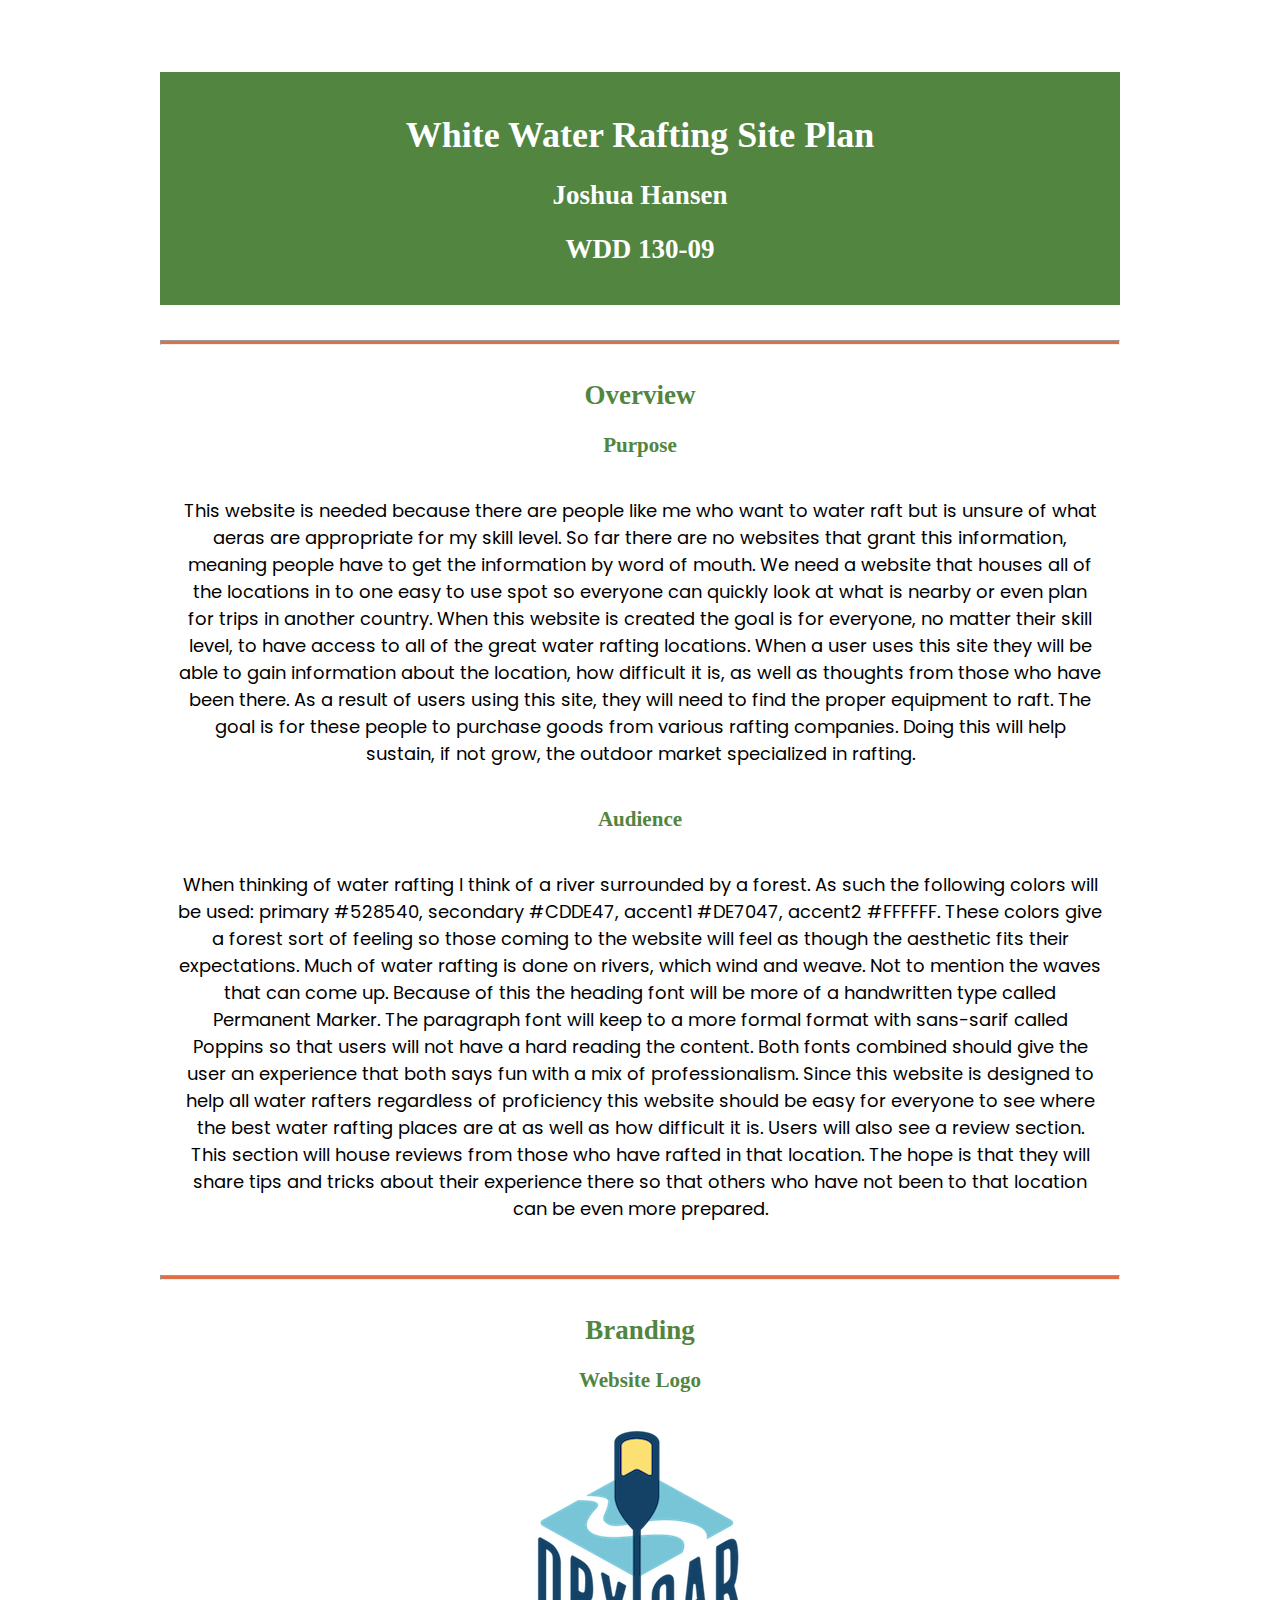
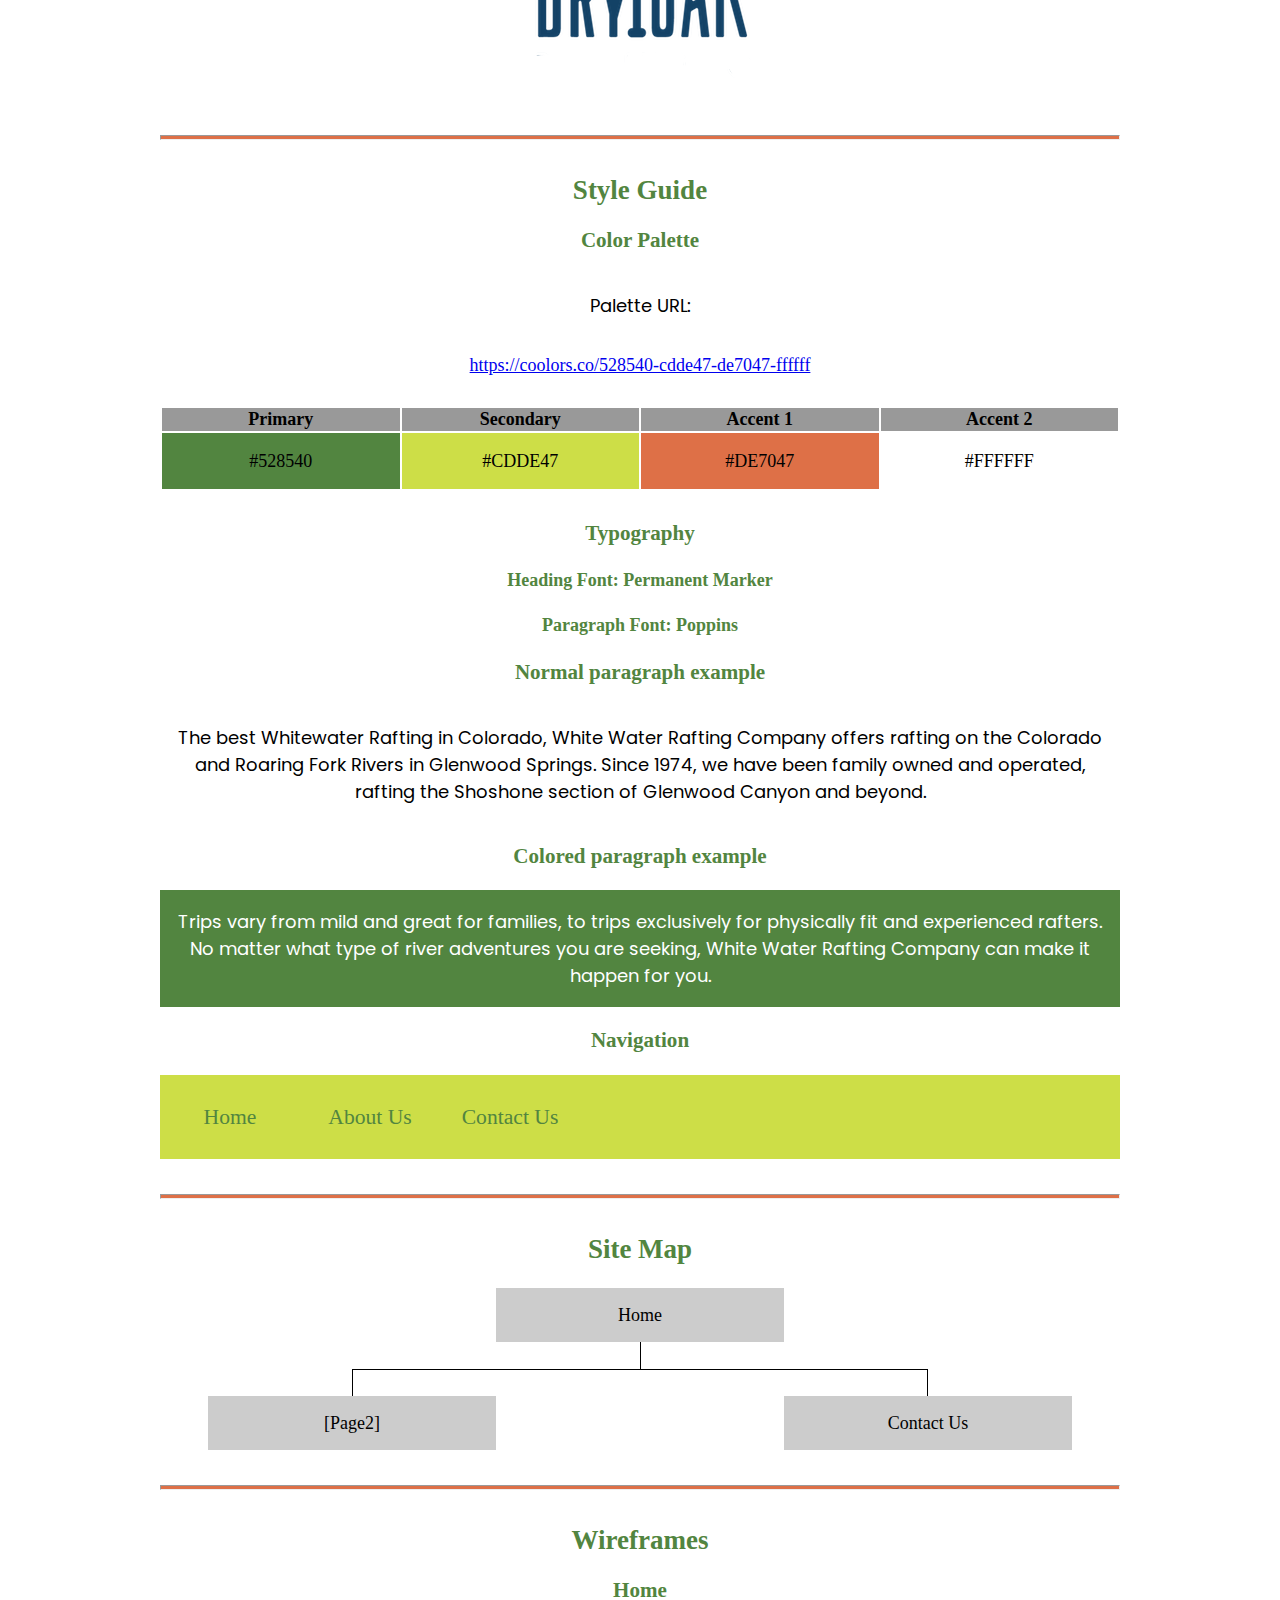
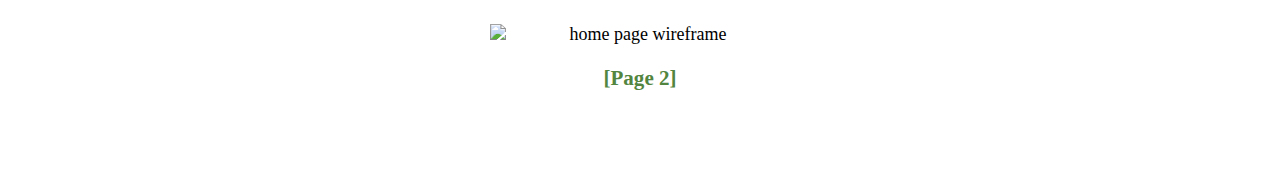
==== commit e305e466: "adding links" ====
--- a/wwr/site-plan-rafting.html
+++ b/wwr/site-plan-rafting.html
@@ -116,9 +116,9 @@
     <h3>Navigation</h3>
     <!-- Think about how you want your navigation bar to look. In the site-plan.css file change the colors to your colors to get the look you desire. -->
     <nav>
-      <a href="#">Home</a>
-      <a href="#">Page2</a>
-      <a href="#">Contact Us</a>
+      <a href="water-rafting.html">Home</a>
+      <a href="about-us.html">About Us</a>
+      <a href="contact-us.html">Contact Us</a>
     </nav>
     <hr />
     <h2>Site Map</h2>
